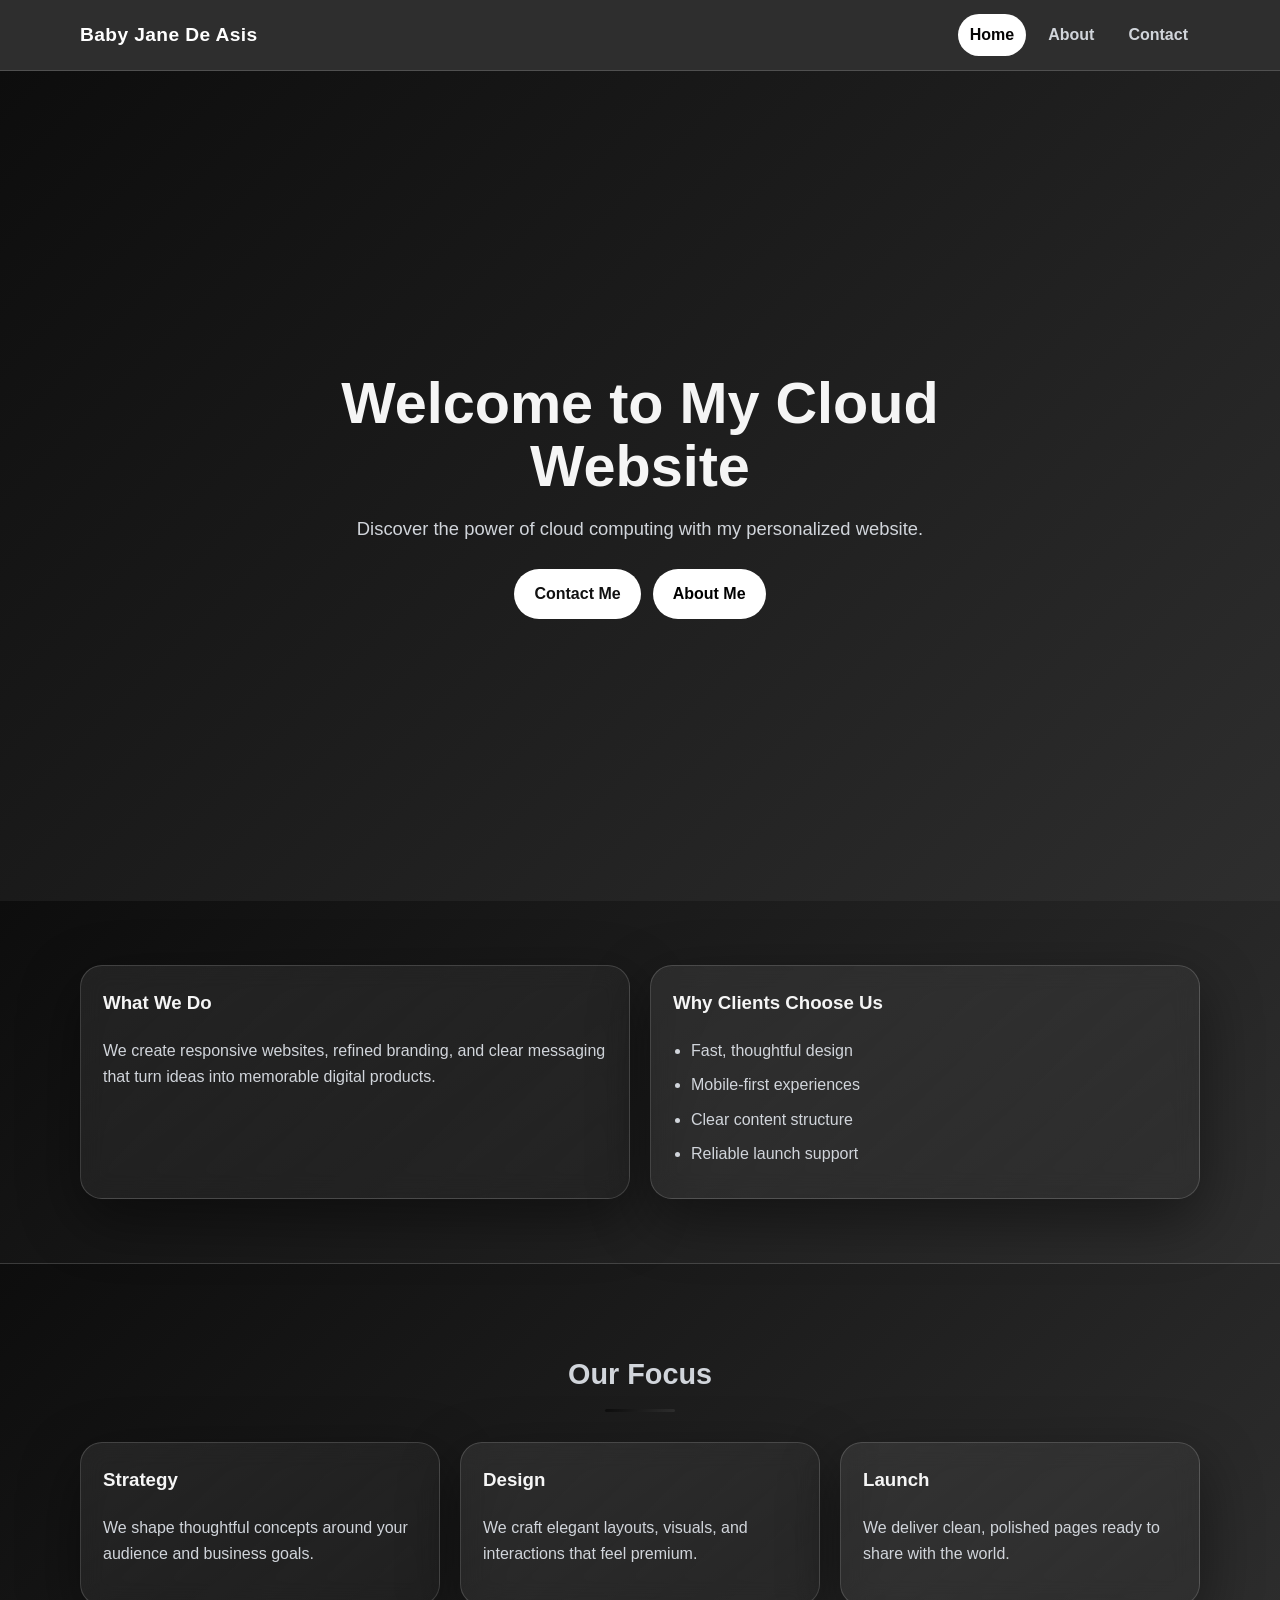
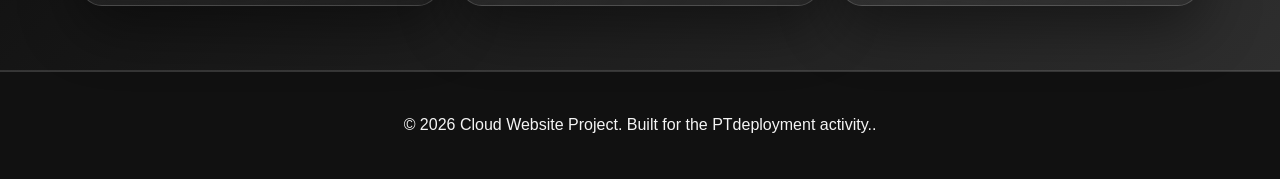
==== index.html @ 27eef4da "Add files via upload" ====
<!doctype html>
<html lang="en">
  <head>
    <meta charset="UTF-8" />
    <meta name="viewport" content="width=device-width, initial-scale=1.0" />
    <title>CloudWebsite</title>
    <link rel="stylesheet" href="style.css" />
  </head>
  <body>
    <nav>
      <div class="container nav-inner">
        <a href="index.html" class="logo">Baby Jane De Asis</a>
        <div class="nav-links">
          <a class="active" href="index.html">Home</a>
          <a href="about.html">About</a>
          <a href="contact.html">Contact</a>
        </div>
      </div>
    </nav>

    <main>
      <section class="hero">
        <div class="container hero-content">
          <h1>Welcome to My Cloud Website</h1>
          <p>Discover the power of cloud computing with my personalized website.</p>
          <div class="hero-actions">
            <a href="contact.html" class="btn ">Contact Me</a>
            <a href="about.html" class="btn btn-secondary">About Me</a>
          </div>
        </div>
      </section>

      <section class="section">
        <div class="container">
          <div class="grid-2">
            <article class="card">
              <h3>What We Do</h3>
              <p>We create responsive websites, refined branding, and clear messaging that turn ideas into memorable digital products.</p>
            </article>
            <article class="card">
              <h3>Why Clients Choose Us</h3>
              <ul class="list">
                <li>Fast, thoughtful design</li>
                <li>Mobile-first experiences</li>
                <li>Clear content structure</li>
                <li>Reliable launch support</li>
              </ul>
            </article>
          </div>
        </div>
      </section>

      <section class="section accent">
        <div class="container">
          <h2 class="section-title">Our Focus</h2>
          <div class="grid-3">
            <article class="card">
              <h3>Strategy</h3>
              <p>We shape thoughtful concepts around your audience and business goals.</p>
            </article>
            <article class="card">
              <h3>Design</h3>
              <p>We craft elegant layouts, visuals, and interactions that feel premium.</p>
            </article>
            <article class="card">
              <h3>Launch</h3>
              <p>We deliver clean, polished pages ready to share with the world.</p>
            </article>
          </div>
        </div>
      </section>
    </main>

    <footer>
      <p>&copy; 2026 Cloud Website Project. Built for the PTdeployment activity..</p>
    </footer>
  </body>
</html>
---- style.css ----
:root {
  --bg: #000000;
  --bg-soft: #111111;
  --surface: rgba(17, 17, 17, 0.8);
  --surface-strong: rgba(255, 255, 255, 0.08);
  --text: #f5f5f5;
  --muted: #d1d5db;
  --primary: #ffffff;
  --primary-strong: #e5e7eb;
  --accent: #020000;
  --border: rgba(255, 255, 255, 0.16);
  --shadow: 0 20px 60px rgba(0, 0, 0, 0.45);
  --radius: 22px;
  --max: 1120px;
  --line: 1.65;
}

* {
  box-sizing: border-box;
}

html {
  scroll-behavior: smooth;
}

body {
  margin: 0;
  font-family: "Segoe UI", Tahoma, Geneva, Verdana, sans-serif;
  color: var(--text);
  line-height: var(--line);
  min-height: 100vh;
}

a {
  color: var(--primary);
  text-decoration: none;
  transition: color 0.2s ease, transform 0.2s ease;
}

a:hover {
  color: var(--primary-strong);
}

img {
  max-width: 100%;
  display: block;
}

.container {
  width: min(95%, var(--max));
  margin: 0 auto;
}

nav {
  background: rgba(10, 10, 10, 0.85);
  backdrop-filter: blur(16px);
  border-bottom: 1px solid var(--border);
  position: sticky;
  top: 0;
  z-index: 20;
}

.nav-inner {
  display: flex;
  align-items: center;
  justify-content: space-between;
  gap: 16px;
  padding: 14px 0;
}

.logo {
  font-weight: 800;
  color: white;
  font-size: 1.2rem;
  letter-spacing: 0.02em;
}

.nav-links {
  display: flex;
  gap: 10px;
  flex-wrap: wrap;
}

.nav-links a {
  padding: 8px 12px;
  border-radius: 999px;
  color: var(--muted);
  font-weight: 600;
}

.nav-links a:hover,
.nav-links a.active {
  color: rgb(5, 4, 4);
  background: white;
}

.hero {
  min-height: calc(100vh - 70px);
  display: grid;
  place-items: center;
  text-align: center;
  color: var(--text);
  padding: 90px 16px 72px;
  position: relative;
  overflow: hidden;
  background: linear-gradient(135deg, #0d0d0d 0%, #2e2e2e 100%);
}

.hero::before,
.hero::after {
  content: "";
  position: absolute;
  border-radius: 50%;
  filter: blur(10px);
  opacity: 0.4;
}



  
.hero-content {
  max-width: 760px;
  position: relative;
  z-index: 1;
}

.eyebrow {
  display: inline-block;
  margin: 0 0 10px;
  padding: 6px 12px;
  border-radius: 999px;
  background: rgba(114, 112, 112, 0.822);
  letter-spacing: 0.08em;
  text-transform: uppercase;
  font-size: 0.9rem;
}

.hero h1 {
  font-size: clamp(2.1rem, 5vw, 3.6rem);
  margin: 0;
  line-height: 1.1;
}

.hero p {
  font-size: clamp(1rem, 2.3vw, 1.15rem);
  margin: 16px auto 24px;
  color: var(--muted);
}

.hero-actions {
  display: flex;
  gap: 12px;
  justify-content: center;
  flex-wrap: wrap;
}

.btn {
  display: inline-block;
  background: white;
  color: #111111;
  border: none;
  border-radius: 999px;
  padding: 12px 20px;
  font-size: 1rem;
  font-weight: 700;
  transition: transform 0.2s ease, box-shadow 0.2s ease;
  
}


.btn-secondary {
  background: white;
  border: black;
  box-shadow: none;
  color: black;
}

.section {
  padding: 64px 0;
  background: linear-gradient(135deg, #0d0d0d 0%, #2e2e2e 100%);
}

.section-title {
  text-align: center;
  margin-bottom: 30px;
  font-size: 1.8rem;
  color: var(--muted);
  position: relative;
}

.section-title::after {
  content: "";
  display: block;
  width: 70px;
  height: 3px;
  background:  linear-gradient(135deg, #0d0d0d 0%, #2e2e2e 100%);
  margin: 10px auto 0;
  border-radius: 999px;
}

.section-title.left {
  text-align: left;
}

.section-title.left::after {
  margin: 10px 0 0;
}

.grid-2,
.grid-3 {
  display: grid;
  gap: 20px;
}

.grid-2 {
  grid-template-columns: repeat(2, minmax(0, 1fr));
}

.grid-3 {
  grid-template-columns: repeat(3, minmax(0, 1fr));
}

.card {
  background: linear-gradient(145deg, rgba(255, 255, 255, 0.08), rgba(255, 255, 255, 0.02));
  border: 1px solid var(--border);
  border-radius: var(--radius);
  box-shadow: var(--shadow);
  padding: 22px;
  backdrop-filter: blur(12px);
  transition: transform 0.2s ease, border-color 0.2s ease;
}

.card:hover {
  transform: translateY(-3px);
  border-color: rgba(255, 255, 255, 0.24);
}

.card h3 {
  margin-top: 0;
  color: var(--text);
}

.card p,
.card li {
  color: var(--muted);
}

.list {
  margin: 0;
  padding-left: 18px;
}

.list li {
  margin-bottom: 8px;
}

.accent {
  background:  linear-gradient(135deg, #0d0d0d 0%, #2e2e2e 100%);
  border-top: 1px solid var(--border);
  border-bottom: 1px solid var(--border);
}

.profile-card {
  display: grid;
  grid-template-columns: 200px 1fr;
  gap: 24px;
  align-items: center;
  background: rgba(255, 255, 255, 0.04);
  border: 1px solid var(--border);
  border-radius: var(--radius);
  box-shadow: var(--shadow);
  padding: 24px;
  margin-bottom: 24px;
  backdrop-filter: blur(12px);
}

.avatar {
  width: 160px;
  height: 160px;
  border-radius: 50%;
  background: linear-gradient(135deg, #f5f5f5, #6b7280);
  color: #111111;
  display: grid;
  place-items: center;
  font-size: 2.4rem;
  font-weight: 800;
  box-shadow: 0 12px 30px rgba(255, 255, 255, 0.14);
}

.profile-info h3 {
  margin-top: 0;
  color: var(--text);
}

.timeline {
  display: grid;
  gap: 14px;
}

.timeline-item {
  background: rgba(255, 255, 255, 0.06);
  border: 1px solid var(--border);
  border-radius: 14px;
  padding: 14px 16px;
  color: var(--muted);
}

.contact-layout {
  display: grid;
  grid-template-columns: 1fr 1.1fr;
  gap: 24px;
  align-items: start;
}

.form-card {
  max-width: none;
}

.form-group {
  display: flex;
  flex-direction: column;
  gap: 6px;
  margin-bottom: 16px;
}

label {
  font-weight: 600;
  color: var(--text);
}

input,
textarea {
  width: 100%;
  padding: 12px 14px;
  border: 1px solid var(--border);
  border-radius: 12px;
  font: inherit;
  background: rgba(255, 255, 255, 0.95);
  color: #111111;
}

input::placeholder,
textarea::placeholder {
  color: #6b7280;
}

textarea {
  resize: vertical;
  min-height: 120px;
}

input:focus,
textarea:focus {
  border-color: var(--primary);
  outline: none;
  box-shadow: 0 0 0 3px rgba(34, 211, 238, 0.18);
}

footer {
  background: #111111;
  color: #f5f5f5;
  text-align: center;
  padding: 24px 0;
  border-top: 1px solid var(--border);
}

@media (max-width: 900px) {
  .grid-2,
  .grid-3,
  .contact-layout {
    grid-template-columns: 1fr;
  }
}

@media (max-width: 640px) {
  .nav-inner {
    flex-direction: column;
    align-items: flex-start;
  }

  .profile-card {
    grid-template-columns: 1fr;
    justify-items: center;
    text-align: center;
  }

  .hero {
    padding: 72px 12px 48px;
  }

  .hero h1 {
    font-size: clamp(1.8rem, 8vw, 2.75rem);
  }

  .section {
    padding: 44px 0;
  }
}
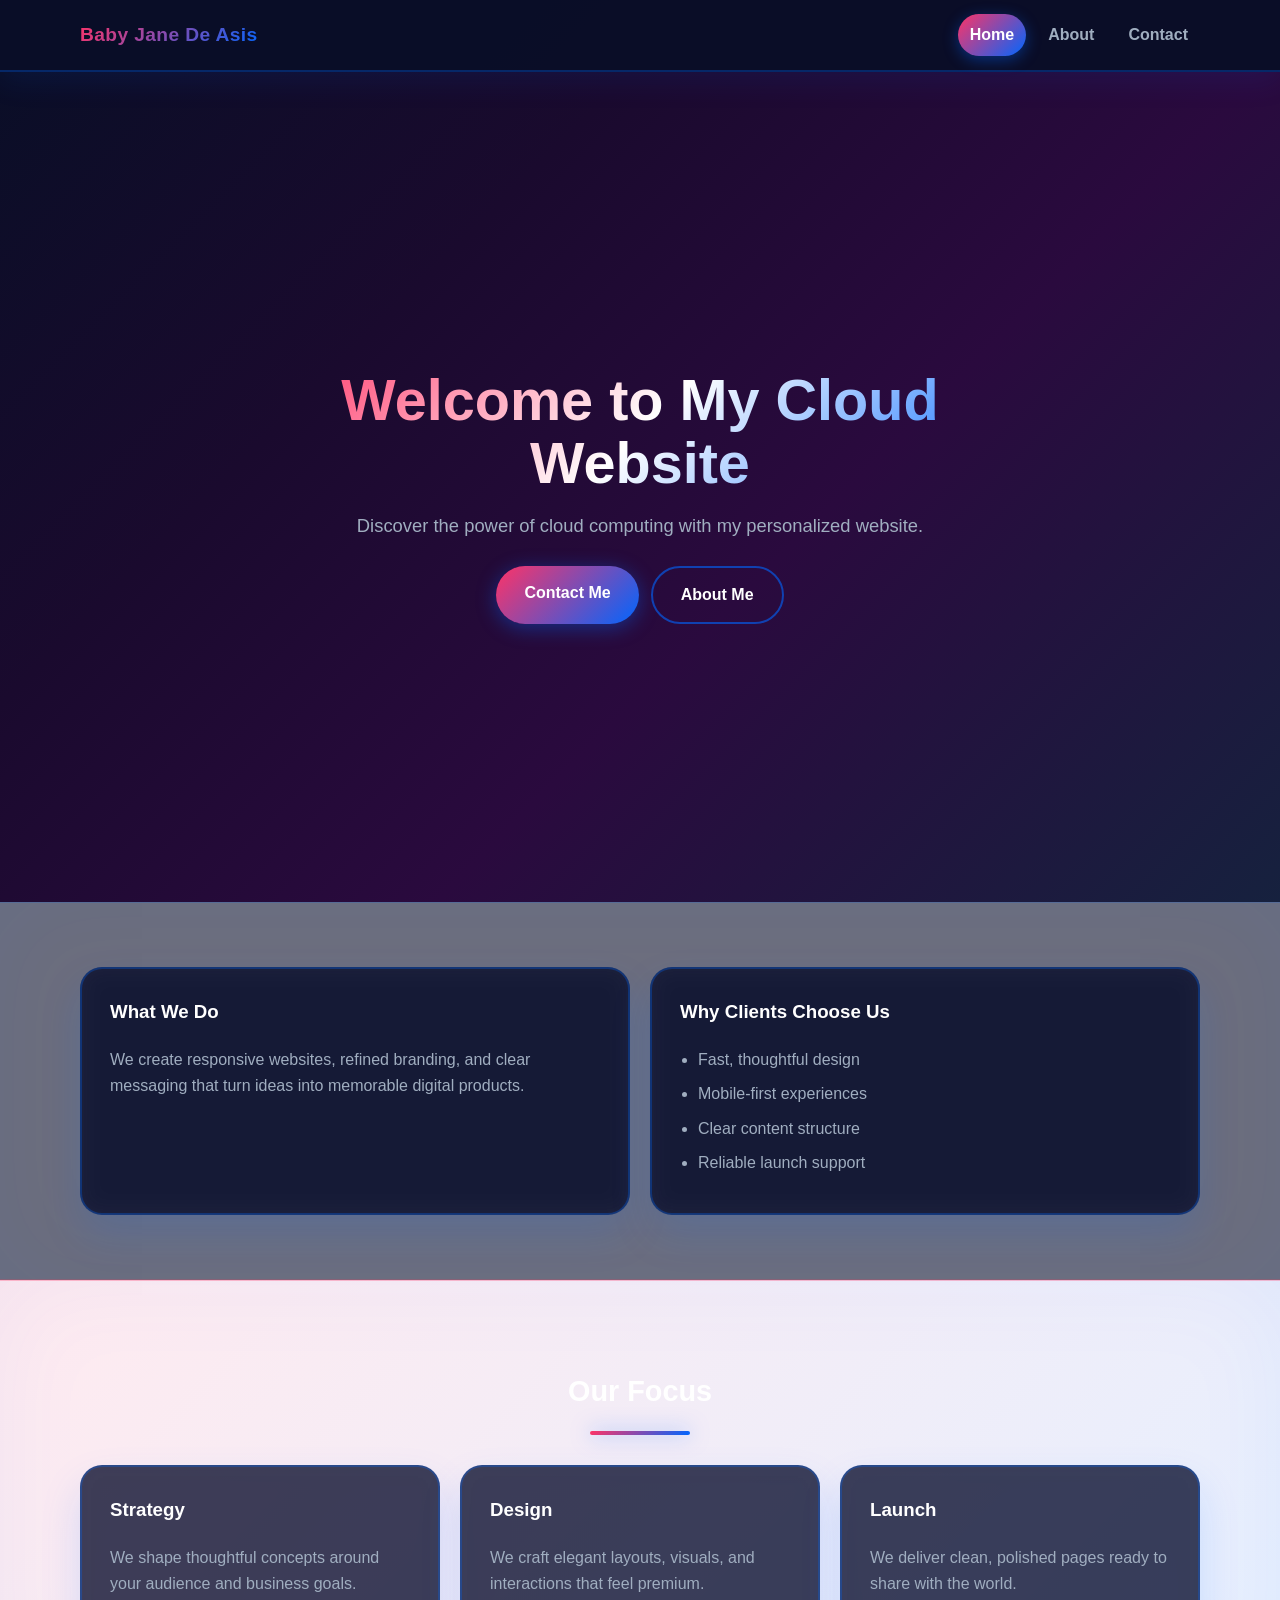
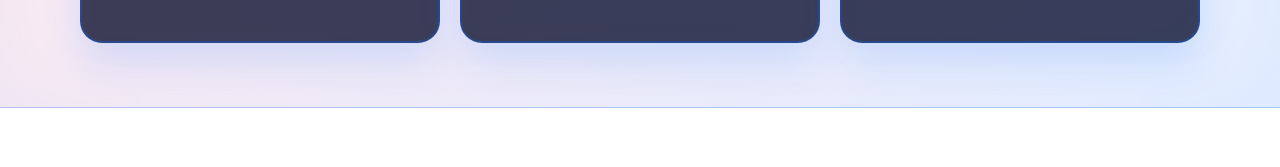
==== commit add2f3e8: "Add files via upload" ====
--- a/index.html
+++ b/index.html
@@ -1,3 +1,4 @@
+ 
 <!doctype html>
 <html lang="en">
   <head>
@@ -74,5 +75,6 @@
     <footer>
       <p>&copy; 2026 Cloud Website Project. Built for the PTdeployment activity..</p>
     </footer>
+    <script src="script.js"></script>
   </body>
-</html>
+</html>
--- a/style.css
+++ b/style.css
@@ -1,15 +1,16 @@
 :root {
-  --bg: #000000;
-  --bg-soft: #111111;
-  --surface: rgba(17, 17, 17, 0.8);
-  --surface-strong: rgba(255, 255, 255, 0.08);
-  --text: #f5f5f5;
-  --muted: #d1d5db;
+  --bg: linear-gradient(135deg, #0a0e27 0%, #1a0a2e 50%, #16213e 100%);
+  --bg-soft: #0f1729;
+  --surface: rgba(255, 255, 255, 0.08);
+  --surface-strong: rgba(255, 255, 255, 0.12);
+  --text: #ffffff;
+  --muted: #a0aec0;
   --primary: #ffffff;
-  --primary-strong: #e5e7eb;
-  --accent: #020000;
-  --border: rgba(255, 255, 255, 0.16);
-  --shadow: 0 20px 60px rgba(0, 0, 0, 0.45);
+  --primary-strong: #ffffff;
+  --accent-red: #ff3366;
+  --accent-blue: #0066ff;
+  --border: rgba(0, 102, 255, 0.2);
+  --shadow: 0 20px 60px rgba(0, 102, 255, 0.2);
   --radius: 22px;
   --max: 1120px;
   --line: 1.65;
@@ -29,6 +30,8 @@
   color: var(--text);
   line-height: var(--line);
   min-height: 100vh;
+  background: linear-gradient(135deg, #0a0e27 0%, #1a0a2e 50%, #16213e 100%);
+  background-attachment: fixed;
 }
 
 a {
@@ -52,12 +55,13 @@
 }
 
 nav {
-  background: rgba(10, 10, 10, 0.85);
+  background: rgba(10, 14, 39, 0.95);
   backdrop-filter: blur(16px);
-  border-bottom: 1px solid var(--border);
+  border-bottom: 2px solid rgba(0, 102, 255, 0.3);
   position: sticky;
   top: 0;
   z-index: 20;
+  box-shadow: 0 8px 32px rgba(0, 102, 255, 0.1);
 }
 
 .nav-inner {
@@ -70,7 +74,10 @@
 
 .logo {
   font-weight: 800;
-  color: white;
+  background: linear-gradient(135deg, #ff3366 0%, #0066ff 100%);
+  -webkit-background-clip: text;
+  -webkit-text-fill-color: transparent;
+  background-clip: text;
   font-size: 1.2rem;
   letter-spacing: 0.02em;
 }
@@ -90,8 +97,9 @@
 
 .nav-links a:hover,
 .nav-links a.active {
-  color: rgb(5, 4, 4);
-  background: white;
+  color: #ffffff;
+  background: linear-gradient(135deg, #ff3366 0%, #0066ff 100%);
+  box-shadow: 0 4px 15px rgba(0, 102, 255, 0.4);
 }
 
 .hero {
@@ -103,7 +111,7 @@
   padding: 90px 16px 72px;
   position: relative;
   overflow: hidden;
-  background: linear-gradient(135deg, #0d0d0d 0%, #2e2e2e 100%);
+  background: linear-gradient(135deg, #0a0e27 0%, #1a0a2e 30%, #2a0a3e 60%, #16213e 100%);
 }
 
 .hero::before,
@@ -111,8 +119,8 @@
   content: "";
   position: absolute;
   border-radius: 50%;
-  filter: blur(10px);
-  opacity: 0.4;
+  filter: blur(80px);
+  opacity: 0.3;
 }
 
 
@@ -127,18 +135,24 @@
 .eyebrow {
   display: inline-block;
   margin: 0 0 10px;
-  padding: 6px 12px;
+  padding: 8px 16px;
   border-radius: 999px;
-  background: rgba(114, 112, 112, 0.822);
+  background: linear-gradient(135deg, rgba(255, 51, 102, 0.3), rgba(0, 102, 255, 0.3));
+  border: 1px solid rgba(0, 102, 255, 0.5);
   letter-spacing: 0.08em;
   text-transform: uppercase;
-  font-size: 0.9rem;
+  font-size: 0.85rem;
+  font-weight: 600;
 }
 
 .hero h1 {
   font-size: clamp(2.1rem, 5vw, 3.6rem);
   margin: 0;
   line-height: 1.1;
+  background: linear-gradient(135deg, #ff3366 0%, #ffffff 50%, #0066ff 100%);
+  -webkit-background-clip: text;
+  -webkit-text-fill-color: transparent;
+  background-clip: text;
 }
 
 .hero p {
@@ -156,46 +170,80 @@
 
 .btn {
   display: inline-block;
-  background: white;
-  color: #111111;
+  background: linear-gradient(135deg, #ff3366 0%, #0066ff 100%);
+  color: #ffffff;
   border: none;
   border-radius: 999px;
-  padding: 12px 20px;
+  padding: 14px 28px;
   font-size: 1rem;
   font-weight: 700;
-  transition: transform 0.2s ease, box-shadow 0.2s ease;
-  
-}
-
+  transition: transform 0.3s ease, box-shadow 0.3s ease, scale 0.2s ease;
+  box-shadow: 0 4px 20px rgba(0, 102, 255, 0.4);
+}
+
+.btn:hover {
+  transform: translateY(-2px);
+  box-shadow: 0 8px 30px rgba(0, 102, 255, 0.6);
+  scale: 1.05;
+}
 
 .btn-secondary {
-  background: white;
-  border: black;
+  background: transparent;
+  border: 2px solid rgba(0, 102, 255, 0.6);
   box-shadow: none;
-  color: black;
+  color: #ffffff;
+}
+
+.btn-secondary:hover {
+  background: rgba(0, 102, 255, 0.1);
+  border-color: rgba(0, 102, 255, 1);
+  box-shadow: 0 4px 20px rgba(0, 102, 255, 0.4);
 }
 
 .section {
   padding: 64px 0;
-  background: linear-gradient(135deg, #0d0d0d 0%, #2e2e2e 100%);
+  background: rgba(10, 14, 39, 0.6);
+  border-top: 1px solid rgba(0, 102, 255, 0.2);
+  border-bottom: 1px solid rgba(255, 51, 102, 0.2);
+  box-shadow: inset 0 0 100px rgba(0, 102, 255, 0.05);
+}
+
+.section.accent {
+  background: linear-gradient(135deg, rgba(255, 51, 102, 0.1), rgba(0, 102, 255, 0.1));
+  border-top: 1px solid rgba(255, 51, 102, 0.3);
+  border-bottom: 1px solid rgba(0, 102, 255, 0.3);
 }
 
 .section-title {
   text-align: center;
   margin-bottom: 30px;
   font-size: 1.8rem;
-  color: var(--muted);
+  color: #ffffff;
   position: relative;
+  font-weight: 700;
 }
 
 .section-title::after {
   content: "";
   display: block;
-  width: 70px;
-  height: 3px;
-  background:  linear-gradient(135deg, #0d0d0d 0%, #2e2e2e 100%);
-  margin: 10px auto 0;
+  width: 100px;
+  height: 4px;
+  background: linear-gradient(135deg, #ff3366 0%, #0066ff 100%);
+  margin: 15px auto 0;
   border-radius: 999px;
+  box-shadow: 0 0 20px rgba(0, 102, 255, 0.5);
+}
+
+main {
+  position: relative;
+  z-index: 1;
+}
+
+.card,
+.profile-card,
+.contact-card,
+.form-card {
+  border-radius: var(--radius);
 }
 
 .section-title.left {
@@ -203,7 +251,7 @@
 }
 
 .section-title.left::after {
-  margin: 10px 0 0;
+  margin: 15px 0 0;
 }
 
 .grid-2,
@@ -221,18 +269,19 @@
 }
 
 .card {
-  background: linear-gradient(145deg, rgba(255, 255, 255, 0.08), rgba(255, 255, 255, 0.02));
-  border: 1px solid var(--border);
+  background: rgba(15, 20, 50, 0.8);
+  border: 2px solid rgba(0, 102, 255, 0.3);
   border-radius: var(--radius);
-  box-shadow: var(--shadow);
-  padding: 22px;
+  box-shadow: 0 20px 40px rgba(0, 102, 255, 0.15);
+  padding: 28px;
   backdrop-filter: blur(12px);
-  transition: transform 0.2s ease, border-color 0.2s ease;
+  transition: transform 0.3s ease, border-color 0.3s ease, box-shadow 0.3s ease;
 }
 
 .card:hover {
-  transform: translateY(-3px);
-  border-color: rgba(255, 255, 255, 0.24);
+  transform: translateY(-8px);
+  border-color: rgba(0, 102, 255, 0.6);
+  box-shadow: 0 30px 60px rgba(0, 102, 255, 0.3);
 }
 
 .card h3 {
@@ -255,9 +304,9 @@
 }
 
 .accent {
-  background:  linear-gradient(135deg, #0d0d0d 0%, #2e2e2e 100%);
-  border-top: 1px solid var(--border);
-  border-bottom: 1px solid var(--border);
+  background: rgba(255, 255, 255, 0.02);
+  border-top: 1px solid rgba(255, 255, 255, 0.08);
+  border-bottom: 1px solid rgba(255, 255, 255, 0.08);
 }
 
 .profile-card {
@@ -265,11 +314,11 @@
   grid-template-columns: 200px 1fr;
   gap: 24px;
   align-items: center;
-  background: rgba(255, 255, 255, 0.04);
-  border: 1px solid var(--border);
+  background: linear-gradient(135deg, rgba(255, 51, 102, 0.1), rgba(0, 102, 255, 0.1));
+  border: 2px solid rgba(0, 102, 255, 0.4);
   border-radius: var(--radius);
-  box-shadow: var(--shadow);
-  padding: 24px;
+  box-shadow: 0 20px 60px rgba(0, 102, 255, 0.2);
+  padding: 32px;
   margin-bottom: 24px;
   backdrop-filter: blur(12px);
 }
@@ -278,13 +327,14 @@
   width: 160px;
   height: 160px;
   border-radius: 50%;
-  background: linear-gradient(135deg, #f5f5f5, #6b7280);
-  color: #111111;
+  background: linear-gradient(135deg, #ff3366 0%, #0066ff 100%);
+  color: rgba(255, 255, 255, 0.95);
   display: grid;
   place-items: center;
   font-size: 2.4rem;
   font-weight: 800;
-  box-shadow: 0 12px 30px rgba(255, 255, 255, 0.14);
+  box-shadow: 0 0 40px rgba(0, 102, 255, 0.6), 0 20px 60px rgba(255, 51, 102, 0.3);
+  border: 3px solid rgba(255, 255, 255, 0.2);
 }
 
 .profile-info h3 {
@@ -298,11 +348,17 @@
 }
 
 .timeline-item {
-  background: rgba(255, 255, 255, 0.06);
-  border: 1px solid var(--border);
+  background: linear-gradient(135deg, rgba(255, 51, 102, 0.15), rgba(0, 102, 255, 0.15));
+  border: 2px solid rgba(0, 102, 255, 0.4);
   border-radius: 14px;
-  padding: 14px 16px;
+  padding: 16px 20px;
   color: var(--muted);
+  transition: transform 0.3s ease, box-shadow 0.3s ease;
+}
+
+.timeline-item:hover {
+  transform: translateX(8px);
+  box-shadow: 0 8px 20px rgba(0, 102, 255, 0.2);
 }
 
 .contact-layout {
@@ -332,16 +388,17 @@
 textarea {
   width: 100%;
   padding: 12px 14px;
-  border: 1px solid var(--border);
+  border: 2px solid rgba(0, 102, 255, 0.3);
   border-radius: 12px;
   font: inherit;
-  background: rgba(255, 255, 255, 0.95);
-  color: #111111;
+  background: rgba(15, 20, 50, 0.6);
+  color: var(--text);
+  transition: border-color 0.3s ease, box-shadow 0.3s ease;
 }
 
 input::placeholder,
 textarea::placeholder {
-  color: #6b7280;
+  color: rgba(255, 255, 255, 0.4);
 }
 
 textarea {
@@ -351,17 +408,9 @@
 
 input:focus,
 textarea:focus {
-  border-color: var(--primary);
+  border-color: rgba(0, 102, 255, 0.8);
   outline: none;
-  box-shadow: 0 0 0 3px rgba(34, 211, 238, 0.18);
-}
-
-footer {
-  background: #111111;
-  color: #f5f5f5;
-  text-align: center;
-  padding: 24px 0;
-  border-top: 1px solid var(--border);
+  box-shadow: 0 0 0 4px rgba(0, 102, 255, 0.25), 0 0 20px rgba(0, 102, 255, 0.3);
 }
 
 @media (max-width: 900px) {
@@ -395,4 +444,4 @@
   .section {
     padding: 44px 0;
   }
-}
+}
